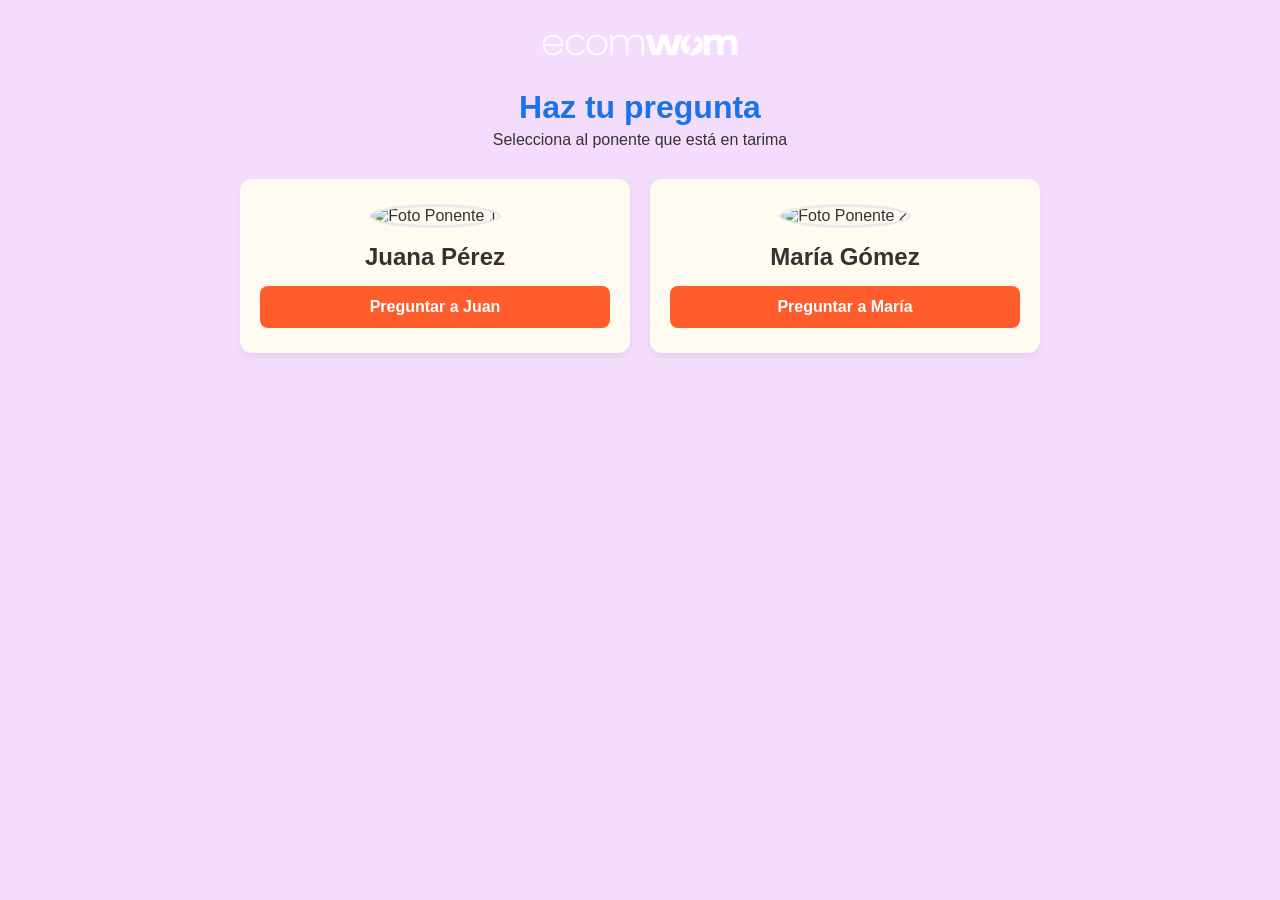
==== index.html @ 6e3c3f4e "Add files via upload" ====
<!DOCTYPE html>
<html lang="es">
<head>
    <meta charset="UTF-8">
    <meta name="viewport" content="width=device-width, initial-scale=1.0">
    <link rel="icon" type="image/png" href="Recursos/rayo.png">
    <title>Preguntas a la Ponente</title>
    <link rel="stylesheet" href="style.css">
</head>
<body>

    <header>
        <img src="Recursos/Logo.png" alt="Logo Ecomwom" class="img-logo">
        <h1>Haz tu pregunta</h1>
        <p>Selecciona al ponente que está en tarima</p>
    </header>

    <main>
        <div id="contenedor-ponentes" class="grid-ponentes">
            
            <div class="tarjeta-ponente" id="card-Ponente 1">
                <img src="https://media.glamour.mx/photos/6723fc5b8852b44eefcc3538/4:3/w_2000,h_1500,c_limit/como-ser-una-mujer-segura-de-si-misma-demuestra-amor-propio.jpg" alt="Foto Ponente 1">
                <h2>Juana Pérez</h2>
                <button id="btn-Ponente 1" onclick="abrirFormulario('Ponente 1')">Preguntar a Juan</button>
            </div>

            <div class="tarjeta-ponente" id="card-Ponente 2">
                <img src="https://encrypted-tbn0.gstatic.com/images?q=tbn:ANd9GcSpUAAT12ROzUrJj9wazmTCbvjGtLIcpe7QNg&s" alt="Foto Ponente 2">
                <h2>María Gómez</h2>
                <button id="btn-Ponente 2" onclick="abrirFormulario('Ponente 2')">Preguntar a María</button>
            </div>

        </div>

        <div id="modal-formulario" style="display: none;">
            <h3 id="titulo-formulario">Pregunta para...</h3>
            <input type="text" id="input-nombre" placeholder="Tu Nombre" required>
            <input type="tel" id="input-telefono" placeholder="Tu Teléfono" required>
            <textarea id="input-pregunta" placeholder="Escribe tu pregunta aquí..." required></textarea>
            <button onclick="enviarDatos()">Enviar Pregunta</button>
            <button onclick="cerrarFormulario()">Cancelar</button>
        </div>
    </main>

    <script src="app.js"></script>
</body>
</html>
---- style.css ----
/* Reseteo básico y tipografía */
* {
    box-sizing: border-box;
    margin: 0;
    padding: 0;
    font-family: 'Segoe UI', Roboto, Helvetica, Arial, sans-serif;
}

body {
    background-color: #F4DCFC;
    color: #333;
    text-align: center;
    padding: 20px;
}

header {
    margin-bottom: 30px;
}

header h1 {
    color: #1a73e8;
    margin-bottom: 5px;
}

.img-logo{
    max-width: 200px;
    height: auto;
    margin-bottom: 15px;
}

/* Contenedor adaptativo para las tarjetas */
.grid-ponentes {
    display: grid;
    /* Esto hace que en celular se vea 1 columna y en PC varias */
    grid-template-columns: repeat(auto-fit, minmax(250px, 1fr));
    gap: 20px;
    max-width: 800px;
    margin: 0 auto;
}

/* Diseño individual de la tarjeta */
.tarjeta-ponente {
    background: #FFFBF0;
    border-radius: 12px;
    padding: 25px 20px;
    box-shadow: 0 4px 6px rgba(0,0,0,0.05);
    transition: transform 0.2s;
}

.tarjeta-ponente img {
    border-radius: 50%;
    width: 120px;
    height: 120px;
    object-fit: cover;
    margin-bottom: 15px;
    border: 3px solid #e8eaed;
}

.tarjeta-ponente button {
    background-color: #FE5C2B;
    color: white;
    border: none;
    padding: 12px 20px;
    border-radius: 8px;
    cursor: pointer;
    font-size: 16px;
    font-weight: bold;
    margin-top: 15px;
    width: 100%;
    transition: background-color 0.2s;
}

.tarjeta-ponente button:active {
    background-color: #c0380e;
}

/* Estado inhabilitado cuando ya preguntaron */
.tarjeta-ponente button:disabled {
    background-color: #bdc3c7;
    cursor: not-allowed;
}

.tarjeta-ponente.disabled {
    opacity: 0.6;
}

/* Diseño del formulario emergente */
#modal-formulario {
    background: #ffffff;
    padding: 30px 20px;
    border-radius: 12px;
    box-shadow: 0 10px 25px rgba(0,0,0,0.2);
    max-width: 400px;
    margin: 30px auto;
    display: flex;
    flex-direction: column;
    gap: 15px;
}

#modal-formulario input, 
#modal-formulario textarea {
    padding: 12px;
    border: 1px solid #ccc;
    border-radius: 8px;
    font-size: 16px;
    width: 100%;
}

#modal-formulario textarea {
    resize: vertical;
    min-height: 100px;
}
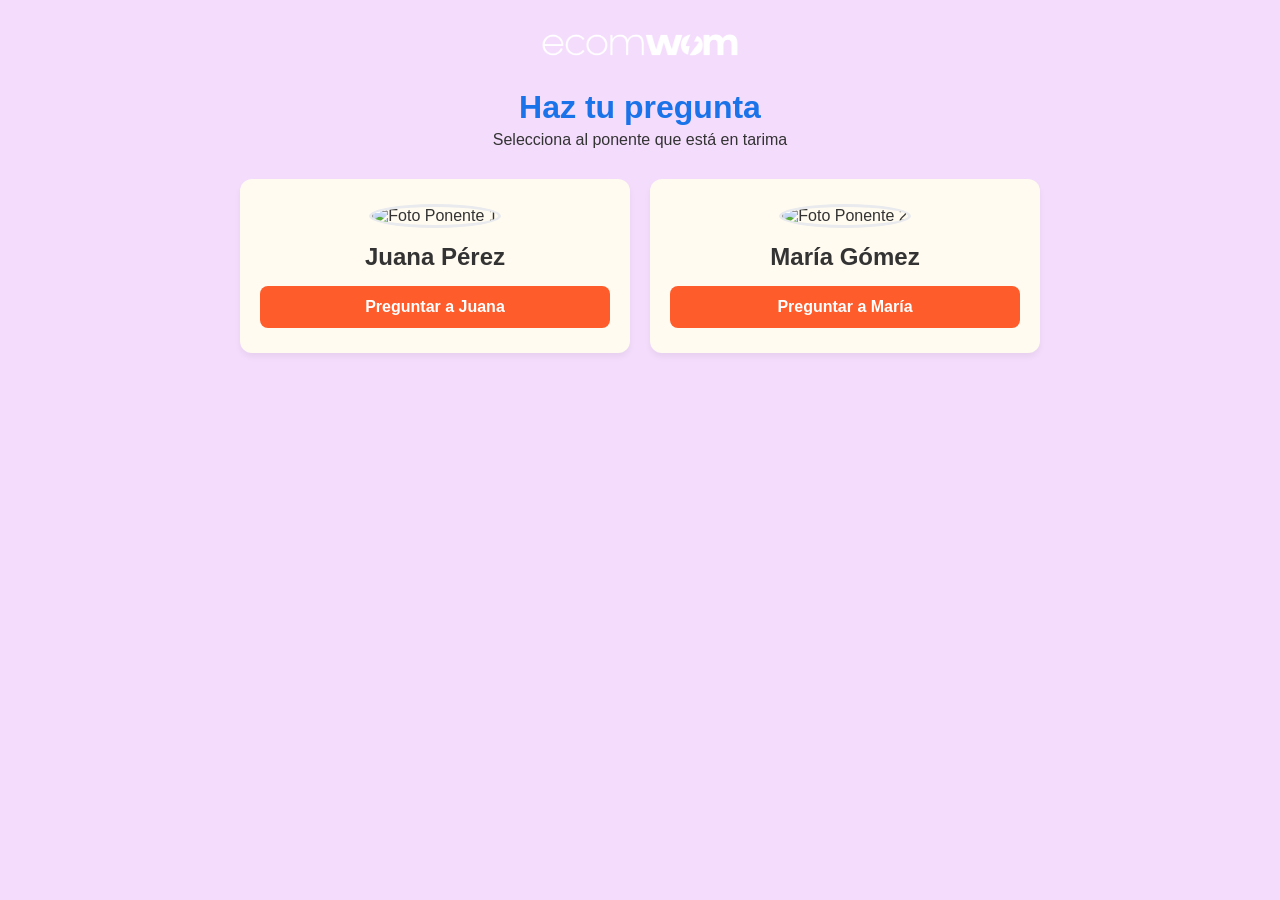
==== commit 6077aadf: "Add files via upload" ====
--- a/index.html
+++ b/index.html
@@ -21,7 +21,7 @@
             <div class="tarjeta-ponente" id="card-Ponente 1">
                 <img src="https://media.glamour.mx/photos/6723fc5b8852b44eefcc3538/4:3/w_2000,h_1500,c_limit/como-ser-una-mujer-segura-de-si-misma-demuestra-amor-propio.jpg" alt="Foto Ponente 1">
                 <h2>Juana Pérez</h2>
-                <button id="btn-Ponente 1" onclick="abrirFormulario('Ponente 1')">Preguntar a Juan</button>
+                <button id="btn-Ponente 1" onclick="abrirFormulario('Ponente 1')">Preguntar a Juana</button>
             </div>
 
             <div class="tarjeta-ponente" id="card-Ponente 2">
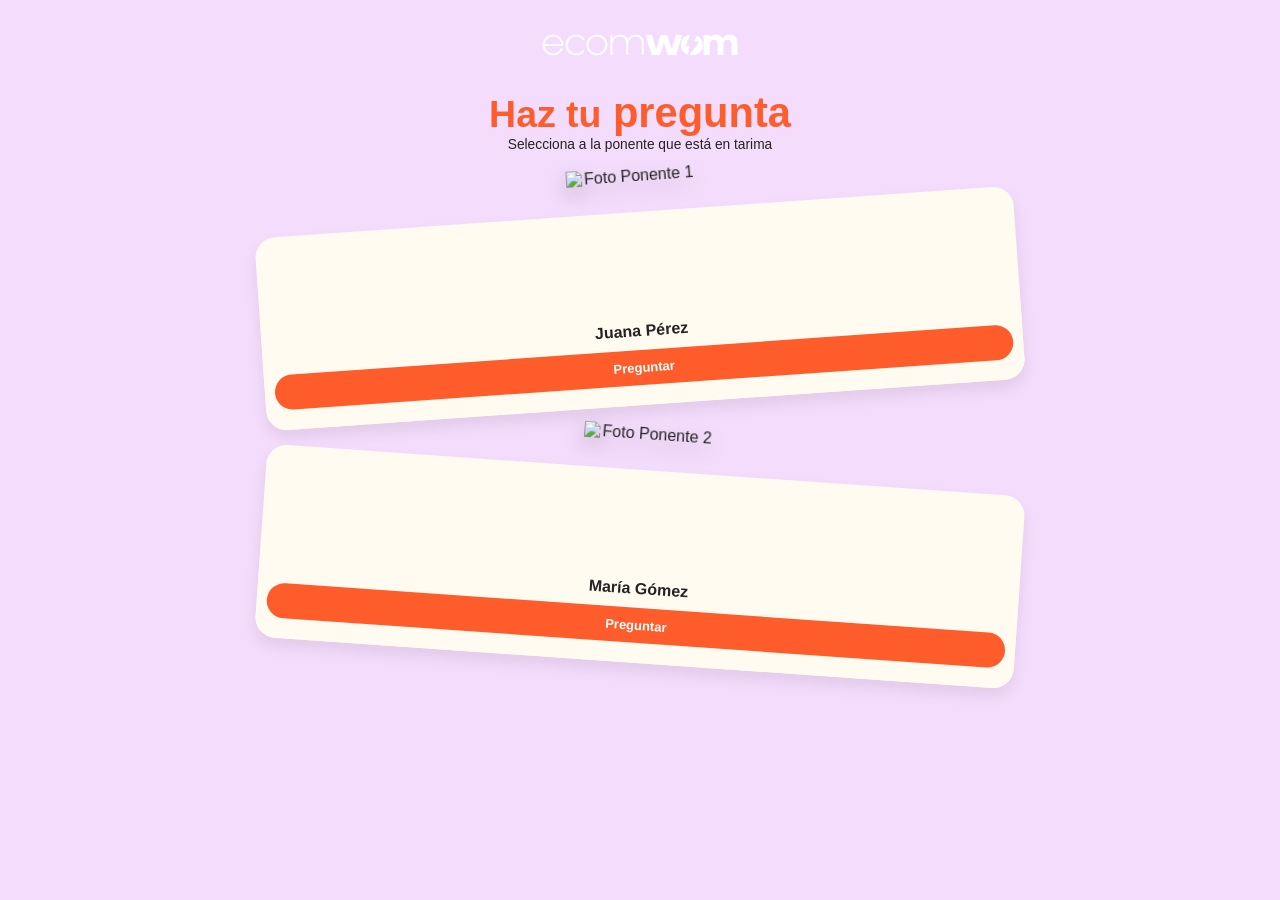
==== commit f5ead9f6: "Add files via upload" ====
--- a/index.html
+++ b/index.html
@@ -11,23 +11,29 @@
 
     <header>
         <img src="Recursos/Logo.png" alt="Logo Ecomwom" class="img-logo">
-        <h1>Haz tu pregunta</h1>
-        <p>Selecciona al ponente que está en tarima</p>
+        <h1><span class="palabra-resaltada">Haz tu</span> pregunta</h1>
+        <p>Selecciona a la ponente que está en tarima</p>
     </header>
 
     <main>
         <div id="contenedor-ponentes" class="grid-ponentes">
             
             <div class="tarjeta-ponente" id="card-Ponente 1">
-                <img src="https://media.glamour.mx/photos/6723fc5b8852b44eefcc3538/4:3/w_2000,h_1500,c_limit/como-ser-una-mujer-segura-de-si-misma-demuestra-amor-propio.jpg" alt="Foto Ponente 1">
-                <h2>Juana Pérez</h2>
-                <button id="btn-Ponente 1" onclick="abrirFormulario('Ponente 1')">Preguntar a Juana</button>
+                <img src="Recursos/1.png" alt="Foto Ponente 1" class="foto-ponente">
+                
+                <div class="tarjeta-fondo">
+                    <h2>Juana Pérez</h2>
+                    <button id="btn-Ponente 1" onclick="abrirFormulario('Ponente 1')">Preguntar</button>
+                </div>
             </div>
 
             <div class="tarjeta-ponente" id="card-Ponente 2">
-                <img src="https://encrypted-tbn0.gstatic.com/images?q=tbn:ANd9GcSpUAAT12ROzUrJj9wazmTCbvjGtLIcpe7QNg&s" alt="Foto Ponente 2">
-                <h2>María Gómez</h2>
-                <button id="btn-Ponente 2" onclick="abrirFormulario('Ponente 2')">Preguntar a María</button>
+                <img src="Recursos/2.png" alt="Foto Ponente 2" class="foto-ponente">
+                
+                <div class="tarjeta-fondo">
+                    <h2>María Gómez</h2>
+                    <button id="btn-Ponente 2" onclick="abrirFormulario('Ponente 2')">Preguntar</button>
+                </div>
             </div>
 
         </div>
--- a/style.css
+++ b/style.css
@@ -1,14 +1,35 @@
+@font-face {
+    font-family: 'MazzardBoldEcomwom';
+    src: url('Recursos/MazzardH-Bold.otf') format('opentype');
+    font-weight: normal;
+    font-style: normal;
+}
+
+@font-face {
+    font-family: 'MazzardRegularEcomwom';
+    src: url('Recursos/MazzardH-Regular.otf') format('opentype');
+    font-weight: normal;
+    font-style: normal;
+}
+
+@font-face {
+    font-family: 'AminuteEcomwom';
+    src: url('Recursos/Aminute.otf') format('opentype');
+    font-weight: normal;
+    font-style: normal;
+}
+
 /* Reseteo básico y tipografía */
 * {
     box-sizing: border-box;
     margin: 0;
     padding: 0;
-    font-family: 'Segoe UI', Roboto, Helvetica, Arial, sans-serif;
+    font-family: 'MazzardRegularEcomwom', Roboto, Helvetica, Arial, sans-serif;
 }
 
 body {
     background-color: #F4DCFC;
-    color: #333;
+    color: #252324;
     text-align: center;
     padding: 20px;
 }
@@ -18,8 +39,22 @@
 }
 
 header h1 {
-    color: #1a73e8;
-    margin-bottom: 5px;
+    font-family: 'MazzardBoldEcomwom', Arial, sans-serif;
+    color: #FE5C2B;
+    /*margin-bottom: 5px;*/
+    font-size: 2.6em;
+}
+
+header p {
+    font-size: 0.86em;
+}
+
+.palabra-resaltada {
+    font-family: 'AminuteEcomwom', sans-serif; /* Asegúrate de usar el mismo nombre que pusiste en el @font-face */
+    
+    /* Como Aminute tiene proporciones distintas a Mazzard, a veces hay que ajustar su tamaño */
+    font-size: 0.9em; /* Hace que esta palabra sea un 10% más grande que el resto del h1 */
+    
 }
 
 .img-logo{
@@ -31,43 +66,86 @@
 /* Contenedor adaptativo para las tarjetas */
 .grid-ponentes {
     display: grid;
-    /* Esto hace que en celular se vea 1 columna y en PC varias */
-    grid-template-columns: repeat(auto-fit, minmax(250px, 1fr));
-    gap: 20px;
+    grid-template-columns: repeat(1, 1fr);
+    gap: 35px;
     max-width: 800px;
     margin: 0 auto;
+    padding: 0 20px 20px 20px;
+    position: relative;
+    z-index: 10; /* Asegura que las tarjetas estén siempre al frente */
 }
 
 /* Diseño individual de la tarjeta */
 .tarjeta-ponente {
-    background: #FFFBF0;
-    border-radius: 12px;
-    padding: 25px 20px;
-    box-shadow: 0 4px 6px rgba(0,0,0,0.05);
-    transition: transform 0.2s;
+    position: relative;
+    margin-top: 30px; /* Espacio para la cabeza flotante */
+    transform: rotate(-4deg); /* Inclinación ECOMWOM */
+    transition: transform 0.3s ease;
+    background: transparent;
+    box-shadow: none;
+    padding: 0;
 }
 
-.tarjeta-ponente img {
-    border-radius: 50%;
-    width: 120px;
-    height: 120px;
-    object-fit: cover;
-    margin-bottom: 15px;
-    border: 3px solid #e8eaed;
+.foto-ponente {
+    position: absolute;
+    top: -45px; 
+    left: 50%;
+    transform: translateX(-50%);
+    width: 130px !important; /* Forzamos el tamaño para evitar que se desborde */
+    height: auto !important;
+    z-index: 2;
+    filter: drop-shadow(0px 8px 10px rgba(0,0,0,0.2)); 
+    pointer-events: none; 
+}
+
+.tarjeta-fondo {
+    background: #FFFBF0; /* Color crema del Brand Book */
+    border-radius: 20px;
+    padding: 110px 10px 20px;     
+    box-shadow: 0 8px 15px rgba(0,0,0,0.08);
+    position: relative;
+    z-index: auto; 
+    display: flex;
+    flex-direction: column;
+    align-items: center;
+    height: 100%; 
+}
+
+.tarjeta-fondo::after {
+    content: '';
+    position: absolute;
+    bottom: 0;
+    left: 0;
+    width: 100%;
+    height: 70%; /* Controla qué tan arriba llega la "niebla" */
+    background: linear-gradient(to bottom, rgba(255, 251, 240, 0) 0%, rgba(255, 251, 240, 1) 50%, rgba(255, 251, 240, 1) 100%);    
+    border-radius: 0 0 20px 20px;
+    z-index: 3; /* Se dibuja por encima de la foto */
+    pointer-events: none; 
+}
+
+.tarjeta-ponente h2 {
+    font-family: 'Elegance', sans-serif;
+    font-size: 16px; 
+    margin-bottom: 10px;
+    color: #252324; /* Color negro del manual de marca */
+    position: relative;
+    z-index: 4;
 }
 
 .tarjeta-ponente button {
     background-color: #FE5C2B;
     color: white;
     border: none;
-    padding: 12px 20px;
-    border-radius: 8px;
+    padding: 10px 5px;
+    border-radius: 50px;
     cursor: pointer;
-    font-size: 16px;
+    font-size: 13px;
     font-weight: bold;
-    margin-top: 15px;
     width: 100%;
     transition: background-color 0.2s;
+    position: relative;
+    z-index: 4;
 }
 
 .tarjeta-ponente button:active {
@@ -77,11 +155,12 @@
 /* Estado inhabilitado cuando ya preguntaron */
 .tarjeta-ponente button:disabled {
     background-color: #bdc3c7;
+    color: #a09a91;
     cursor: not-allowed;
 }
 
 .tarjeta-ponente.disabled {
-    opacity: 0.6;
+    opacity: 0.7;
 }
 
 /* Diseño del formulario emergente */
@@ -109,4 +188,9 @@
 #modal-formulario textarea {
     resize: vertical;
     min-height: 100px;
+}
+
+/* Selecciona solo las tarjetas pares (las de la derecha) y las gira al lado contrario */
+.tarjeta-ponente:nth-child(even) {
+    transform: rotate(4deg); /* Antes era -4deg, ahora es positivo */
 }
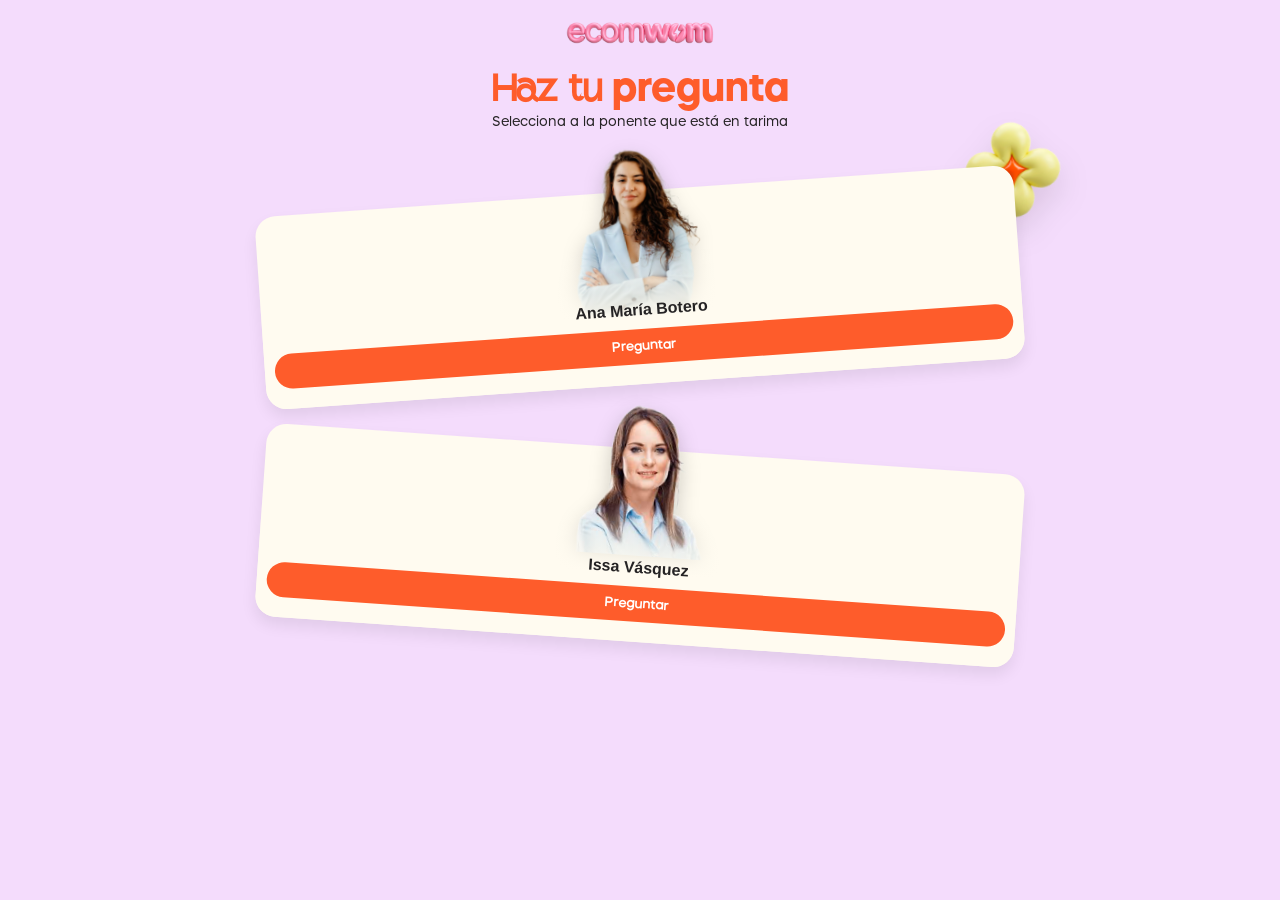
==== commit b7f6b9da: "Add files via upload" ====
--- a/index.html
+++ b/index.html
@@ -10,7 +10,7 @@
 <body>
 
     <header>
-        <img src="Recursos/Logo.png" alt="Logo Ecomwom" class="img-logo">
+        <img src="Recursos/Logo3D.png" alt="Logo Ecomwom" class="img-logo">
         <h1><span class="palabra-resaltada">Haz tu</span> pregunta</h1>
         <p>Selecciona a la ponente que está en tarima</p>
     </header>
@@ -19,11 +19,13 @@
         <div id="contenedor-ponentes" class="grid-ponentes">
             
             <div class="tarjeta-ponente" id="card-Ponente 1">
+
+                <img src="Recursos/Flor.png" alt="Flor 3D" class="decoracion1-3d">
                 <img src="Recursos/1.png" alt="Foto Ponente 1" class="foto-ponente">
                 
                 <div class="tarjeta-fondo">
-                    <h2>Juana Pérez</h2>
-                    <button id="btn-Ponente 1" onclick="abrirFormulario('Ponente 1')">Preguntar</button>
+                    <h2>Ana María Botero</h2>
+                    <button id="btn-Ponente 1" onclick="abrirFormulario('Ana María')">Preguntar</button>
                 </div>
             </div>
 
@@ -31,8 +33,8 @@
                 <img src="Recursos/2.png" alt="Foto Ponente 2" class="foto-ponente">
                 
                 <div class="tarjeta-fondo">
-                    <h2>María Gómez</h2>
-                    <button id="btn-Ponente 2" onclick="abrirFormulario('Ponente 2')">Preguntar</button>
+                    <h2>Issa Vásquez</h2>
+                    <button id="btn-Ponente 2" onclick="abrirFormulario('Issa Vásquez')">Preguntar</button>
                 </div>
             </div>
 
--- a/style.css
+++ b/style.css
@@ -58,7 +58,7 @@
 }
 
 .img-logo{
-    max-width: 200px;
+    max-width: 150px;
     height: auto;
     margin-bottom: 15px;
 }
@@ -84,6 +84,22 @@
     background: transparent;
     box-shadow: none;
     padding: 0;
+}
+
+.decoracion1-3d {
+    position: absolute;
+    width: 100px; /* Ajusta el tamaño de los gráficos aquí */
+    height: auto;
+    
+    /* Posición por defecto (Asoma por arriba a la derecha) */
+    top: -45px; 
+    right: -50px; 
+    
+    z-index: 0; /* ¡La clave! Se queda detrás del cartón crema (que tiene z-index: 1) */
+    pointer-events: none; /* Para que no interfiera si el usuario hace clic por ahí */
+    
+    /* Un pequeño detalle de ingeniero: le damos una sombra suave al 3D contra el fondo general */
+    filter: drop-shadow(0px 15px 15px rgba(0,0,0,0.1));
 }
 
 .foto-ponente {
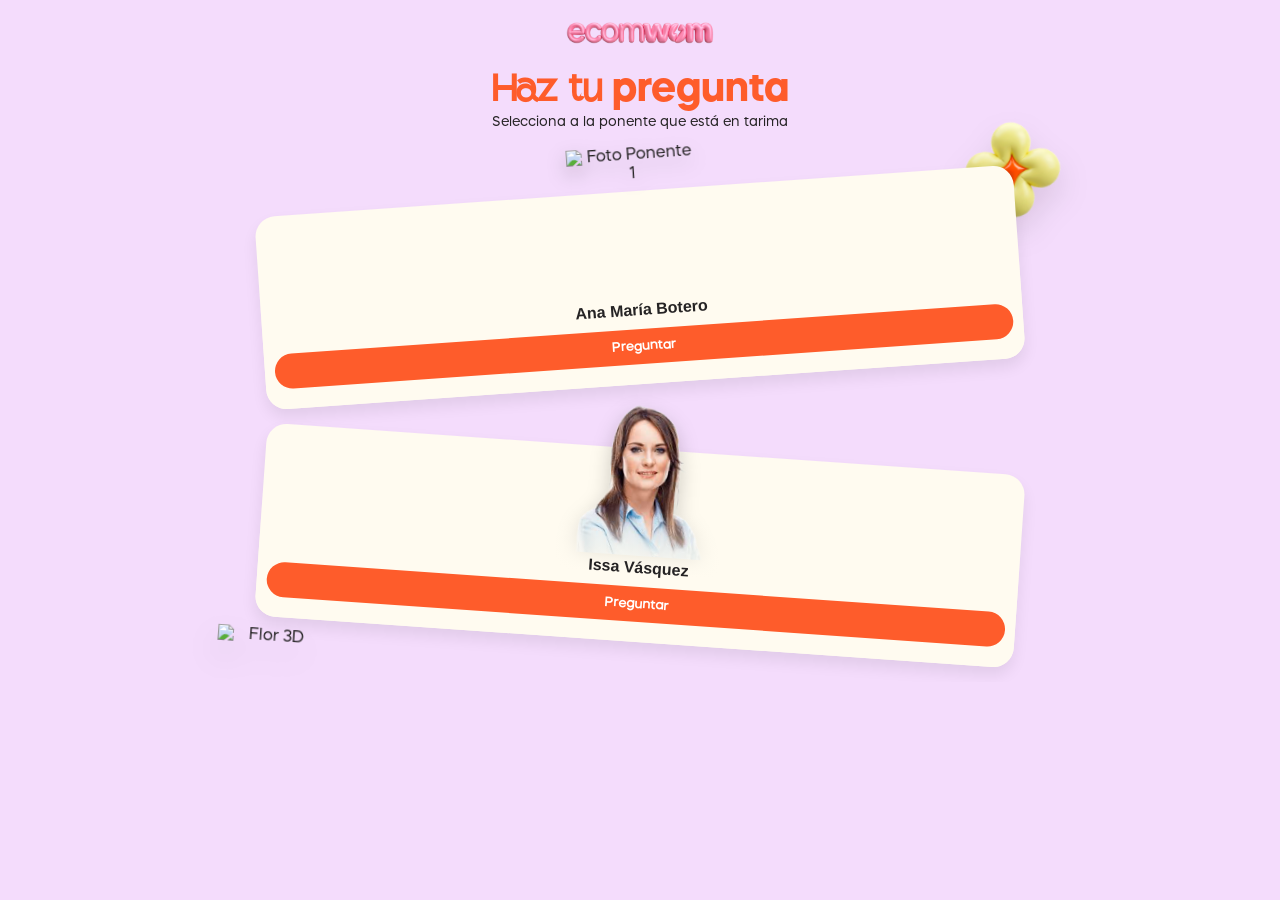
==== commit 5aefa1c3: "Add files via upload" ====
--- a/index.html
+++ b/index.html
@@ -21,7 +21,7 @@
             <div class="tarjeta-ponente" id="card-Ponente 1">
 
                 <img src="Recursos/Flor.png" alt="Flor 3D" class="decoracion1-3d">
-                <img src="Recursos/1.png" alt="Foto Ponente 1" class="foto-ponente">
+                <img src="Recursos/AnaMaria.png" alt="Foto Ponente 1" class="foto-ponente">
                 
                 <div class="tarjeta-fondo">
                     <h2>Ana María Botero</h2>
@@ -30,6 +30,8 @@
             </div>
 
             <div class="tarjeta-ponente" id="card-Ponente 2">
+                
+                <img src="Recursos/Estrella.png" alt="Flor 3D" class="decoracion2-3d">
                 <img src="Recursos/2.png" alt="Foto Ponente 2" class="foto-ponente">
                 
                 <div class="tarjeta-fondo">
--- a/style.css
+++ b/style.css
@@ -20,11 +20,18 @@
 }
 
 /* Reseteo básico y tipografía */
-* {
+* {    
     box-sizing: border-box;
     margin: 0;
     padding: 0;
     font-family: 'MazzardRegularEcomwom', Roboto, Helvetica, Arial, sans-serif;
+}
+
+/* Regla estructural: Matar el scroll lateral desde la raíz */
+html, body {
+    width: 100%;
+    max-width: 100vw;
+    overflow-x: hidden; /* La pared invisible a los lados */
 }
 
 body {
@@ -32,6 +39,7 @@
     color: #252324;
     text-align: center;
     padding: 20px;
+    position: relative;
 }
 
 header {
@@ -94,6 +102,22 @@
     /* Posición por defecto (Asoma por arriba a la derecha) */
     top: -45px; 
     right: -50px; 
+    
+    z-index: 0; /* ¡La clave! Se queda detrás del cartón crema (que tiene z-index: 1) */
+    pointer-events: none; /* Para que no interfiera si el usuario hace clic por ahí */
+    
+    /* Un pequeño detalle de ingeniero: le damos una sombra suave al 3D contra el fondo general */
+    filter: drop-shadow(0px 15px 15px rgba(0,0,0,0.1));
+}
+
+.decoracion2-3d {
+    position: absolute;
+    width: 100px; /* Ajusta el tamaño de los gráficos aquí */
+    height: auto;
+    
+    /* Posición por defecto (Asoma por arriba a la derecha) */
+    bottom: -30px; 
+    left: -35px; 
     
     z-index: 0; /* ¡La clave! Se queda detrás del cartón crema (que tiene z-index: 1) */
     pointer-events: none; /* Para que no interfiera si el usuario hace clic por ahí */
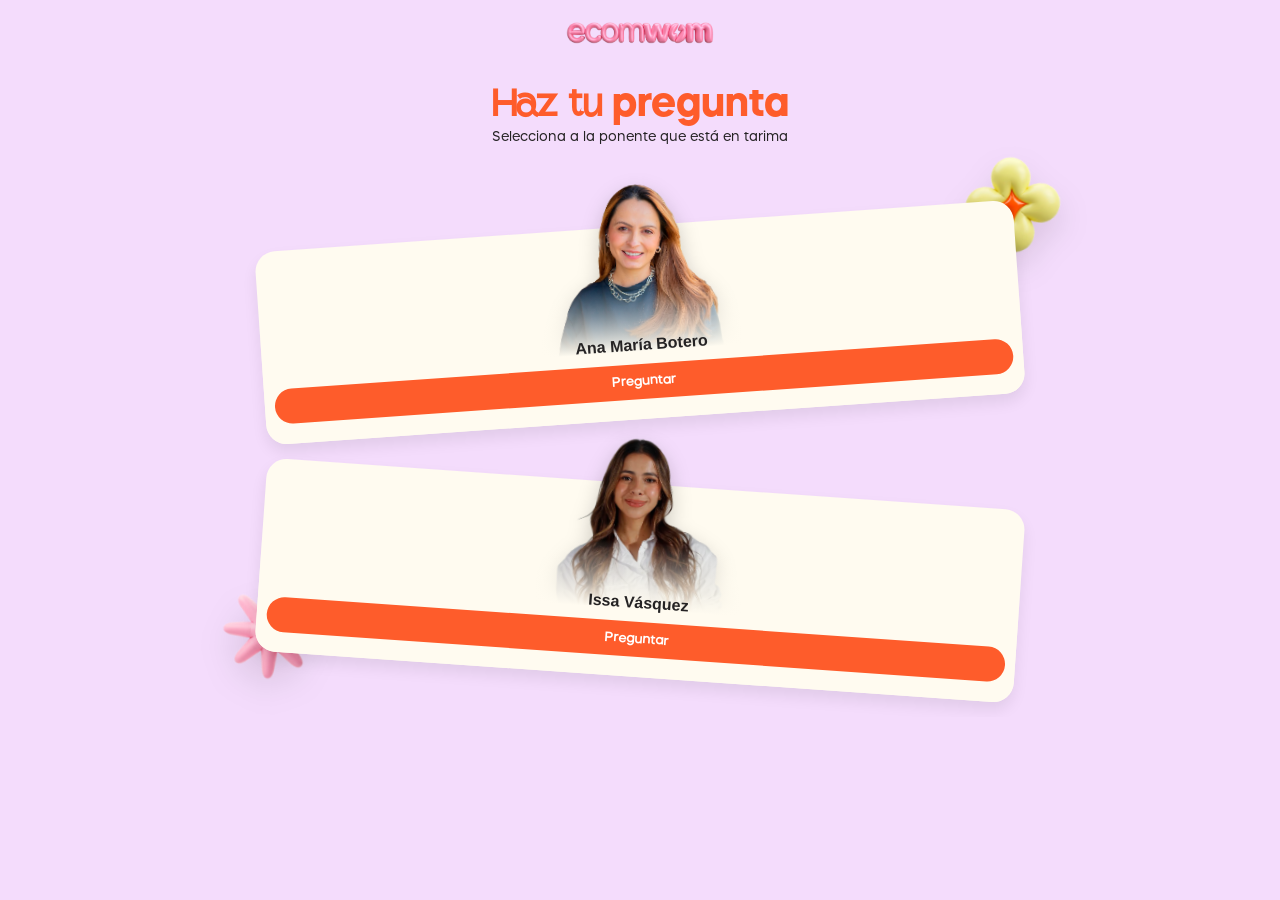
==== commit c26567ea: "Add files via upload" ====
--- a/index.html
+++ b/index.html
@@ -32,7 +32,7 @@
             <div class="tarjeta-ponente" id="card-Ponente 2">
                 
                 <img src="Recursos/Estrella.png" alt="Flor 3D" class="decoracion2-3d">
-                <img src="Recursos/2.png" alt="Foto Ponente 2" class="foto-ponente">
+                <img src="Recursos/Issa.png" alt="Foto Ponente 2" class="foto-ponente">
                 
                 <div class="tarjeta-fondo">
                     <h2>Issa Vásquez</h2>
--- a/style.css
+++ b/style.css
@@ -43,7 +43,7 @@
 }
 
 header {
-    margin-bottom: 30px;
+    margin-bottom: 50px;
 }
 
 header h1 {
@@ -68,7 +68,7 @@
 .img-logo{
     max-width: 150px;
     height: auto;
-    margin-bottom: 15px;
+    margin-bottom: 30px;
 }
 
 /* Contenedor adaptativo para las tarjetas */
@@ -131,7 +131,7 @@
     top: -45px; 
     left: 50%;
     transform: translateX(-50%);
-    width: 130px !important; /* Forzamos el tamaño para evitar que se desborde */
+    width: 170px !important; /* Forzamos el tamaño para evitar que se desborde */
     height: auto !important;
     z-index: 2;
     filter: drop-shadow(0px 8px 10px rgba(0,0,0,0.2)); 
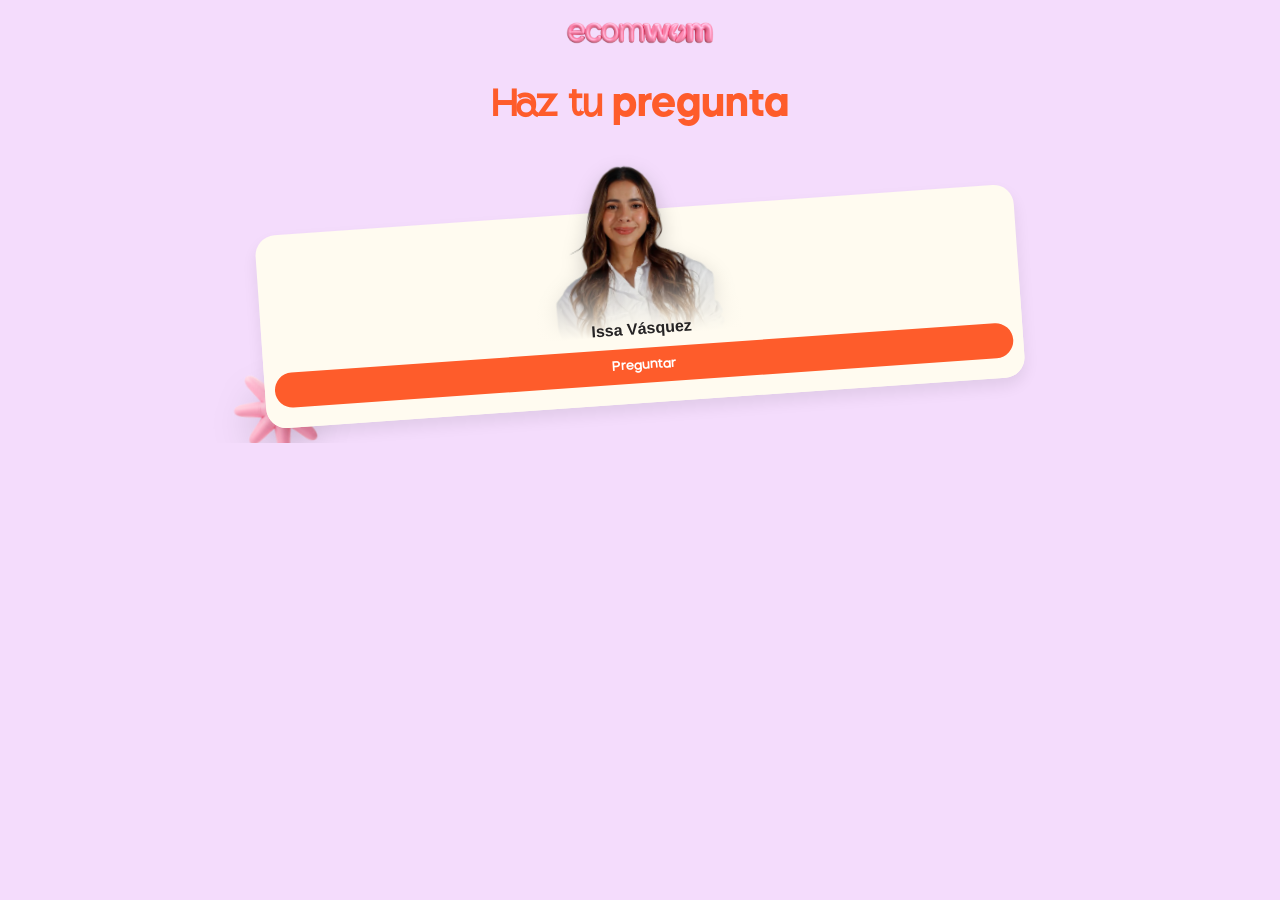
==== commit a7a9efee: "Add files via upload" ====
--- a/index.html
+++ b/index.html
@@ -12,43 +12,32 @@
     <header>
         <img src="Recursos/Logo3D.png" alt="Logo Ecomwom" class="img-logo">
         <h1><span class="palabra-resaltada">Haz tu</span> pregunta</h1>
-        <p>Selecciona a la ponente que está en tarima</p>
     </header>
 
     <main>
         <div id="contenedor-ponentes" class="grid-ponentes">
-            
-            <div class="tarjeta-ponente" id="card-Ponente 1">
-
-                <img src="Recursos/Flor.png" alt="Flor 3D" class="decoracion1-3d">
-                <img src="Recursos/AnaMaria.png" alt="Foto Ponente 1" class="foto-ponente">
-                
-                <div class="tarjeta-fondo">
-                    <h2>Ana María Botero</h2>
-                    <button id="btn-Ponente 1" onclick="abrirFormulario('Ana María')">Preguntar</button>
-                </div>
-            </div>
-
-            <div class="tarjeta-ponente" id="card-Ponente 2">
+            <div class="tarjeta-ponente" id="card-Issa Vásquez">
                 
                 <img src="Recursos/Estrella.png" alt="Flor 3D" class="decoracion2-3d">
-                <img src="Recursos/Issa.png" alt="Foto Ponente 2" class="foto-ponente">
+                <img src="Recursos/Issa.png" alt="Foto Issa Vásquez" class="foto-ponente">
                 
                 <div class="tarjeta-fondo">
                     <h2>Issa Vásquez</h2>
-                    <button id="btn-Ponente 2" onclick="abrirFormulario('Issa Vásquez')">Preguntar</button>
+                    <button id="btn-Issa Vásquez" onclick="abrirFormulario('Issa Vásquez')">Preguntar</button>
                 </div>
             </div>
 
         </div>
 
         <div id="modal-formulario" style="display: none;">
+            <img src="Recursos/Flor2.png" alt="Flor2 3D" class="decoracion3-3d">
+            <img src="Recursos/Flor3.png" alt="Flor3 3D" class="decoracion4-3d">
             <h3 id="titulo-formulario">Pregunta para...</h3>
             <input type="text" id="input-nombre" placeholder="Tu Nombre" required>
             <input type="tel" id="input-telefono" placeholder="Tu Teléfono" required>
             <textarea id="input-pregunta" placeholder="Escribe tu pregunta aquí..." required></textarea>
-            <button onclick="enviarDatos()">Enviar Pregunta</button>
-            <button onclick="cerrarFormulario()">Cancelar</button>
+            <button class="button_enviar" onclick="enviarDatos()">Enviar Pregunta</button>
+            <button class="button_cancelar" onclick="cerrarFormulario()">Cancelar</button>
         </div>
     </main>
 
--- a/style.css
+++ b/style.css
@@ -124,6 +124,37 @@
     
     /* Un pequeño detalle de ingeniero: le damos una sombra suave al 3D contra el fondo general */
     filter: drop-shadow(0px 15px 15px rgba(0,0,0,0.1));
+}
+
+.decoracion3-3d {
+    position: absolute;
+    width: 100px;
+    height: auto;
+    top: -45px;
+    left: -45px;
+    pointer-events: none;
+    filter: drop-shadow(0px 15px 15px rgba(0,0,0,0.1));
+}
+
+.decoracion4-3d {
+    position: absolute;
+    width: 100px;
+    height: auto;
+    bottom: -70px;
+    right: -35px;
+    pointer-events: none;
+    filter: drop-shadow(0px 15px 15px rgba(0,0,0,0.1));
+}
+
+/* Animación de flotación infinita */
+.decoracion1-3d, .decoracion2-3d, .decoracion3-3d, .decoracion4-3d {
+    animation: flotar3D 4s ease-in-out infinite;
+}
+
+@keyframes flotar3D {
+    0% { transform: translateY(0px) rotate(0deg); }
+    50% { transform: translateY(-12px) rotate(15deg); } /* Sube un poquito y gira levemente */
+    100% { transform: translateY(0px) rotate(0deg); }
 }
 
 .foto-ponente {
@@ -205,12 +236,13 @@
 
 /* Diseño del formulario emergente */
 #modal-formulario {
+    position: relative;
     background: #ffffff;
     padding: 30px 20px;
     border-radius: 12px;
     box-shadow: 0 10px 25px rgba(0,0,0,0.2);
     max-width: 400px;
-    margin: 30px auto;
+    margin: 30px auto 100px auto;
     display: flex;
     flex-direction: column;
     gap: 15px;
@@ -230,6 +262,26 @@
     min-height: 100px;
 }
 
+#modal-formulario h3 {
+    color: #FF98C7;
+}
+
+.button_cancelar {
+    border-radius: 80px;
+    border: none;
+    color: white;
+    background-color: #FE5C2B;
+    padding: 5px;
+}
+
+.button_enviar {
+    border-radius: 80px;
+    border: none;
+    color: white;
+    background-color: #FF98C7;
+    padding: 5px;
+}
+
 /* Selecciona solo las tarjetas pares (las de la derecha) y las gira al lado contrario */
 .tarjeta-ponente:nth-child(even) {
     transform: rotate(4deg); /* Antes era -4deg, ahora es positivo */
